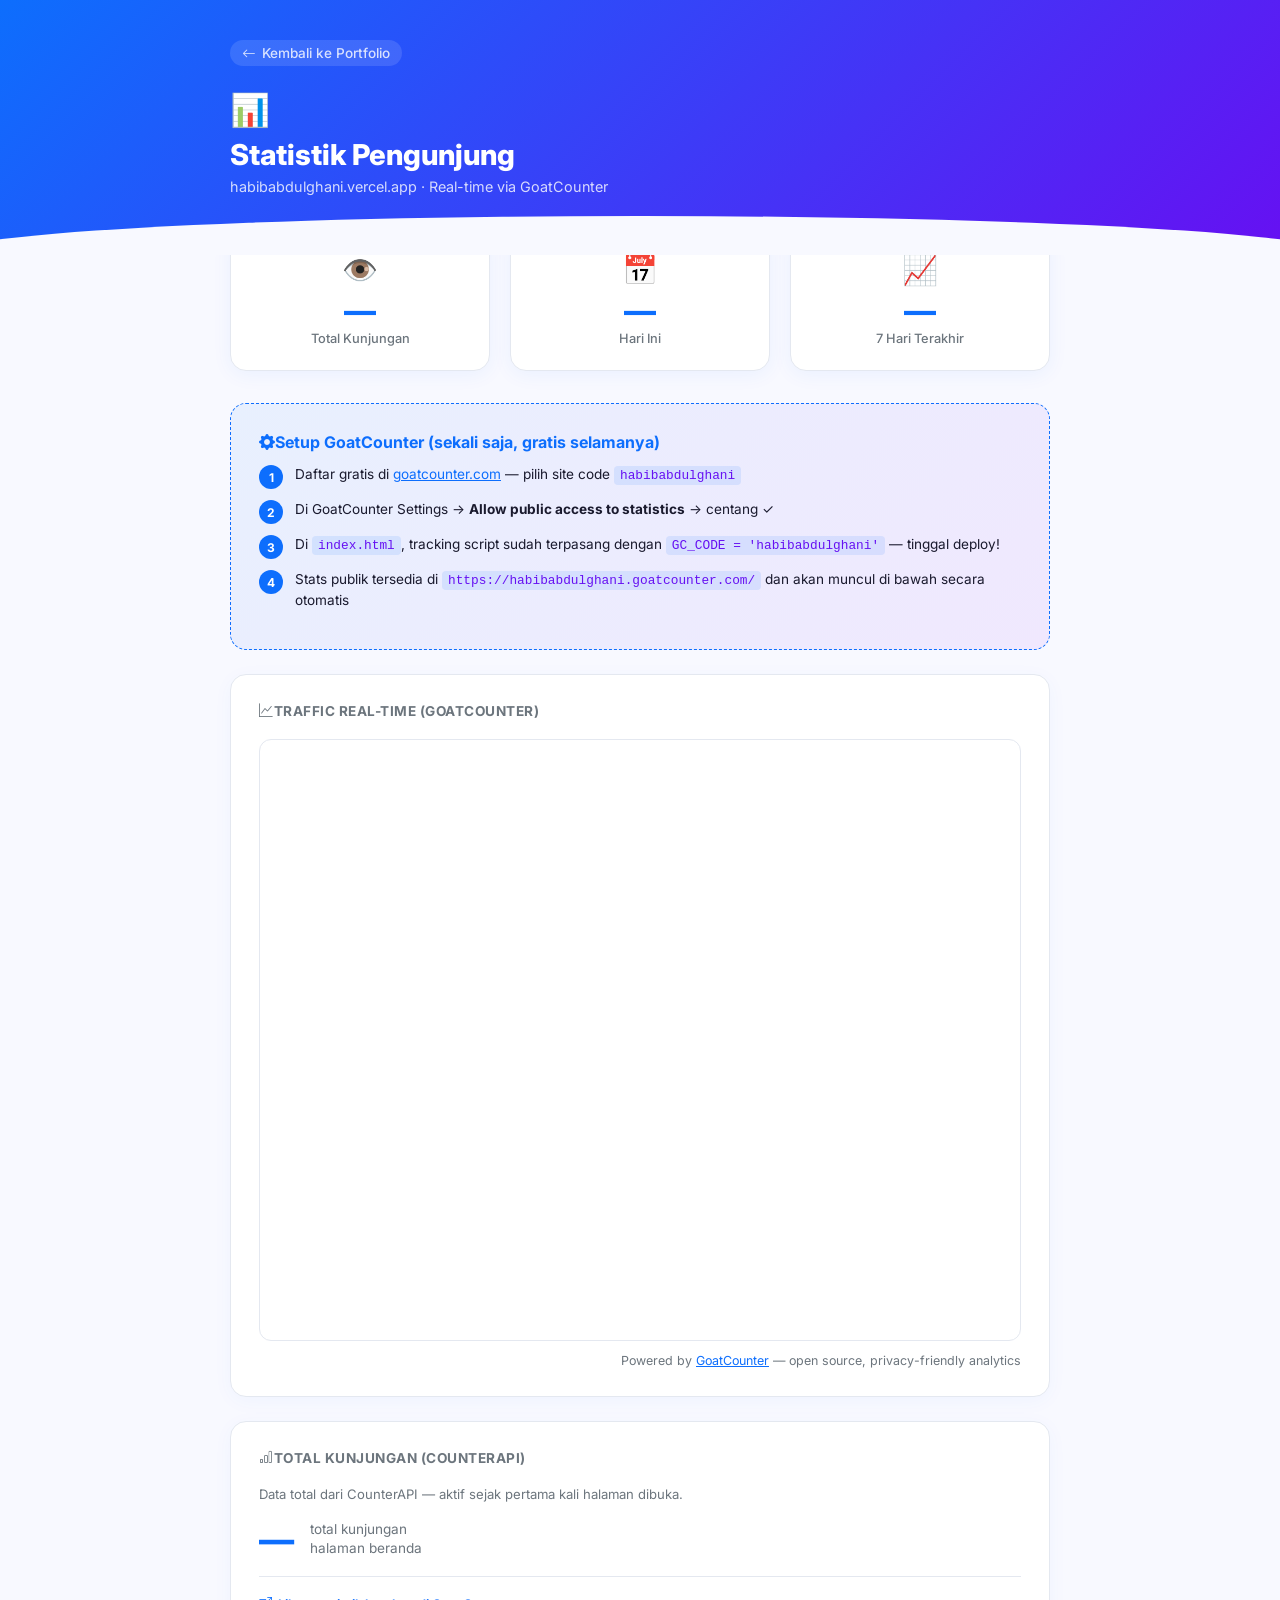
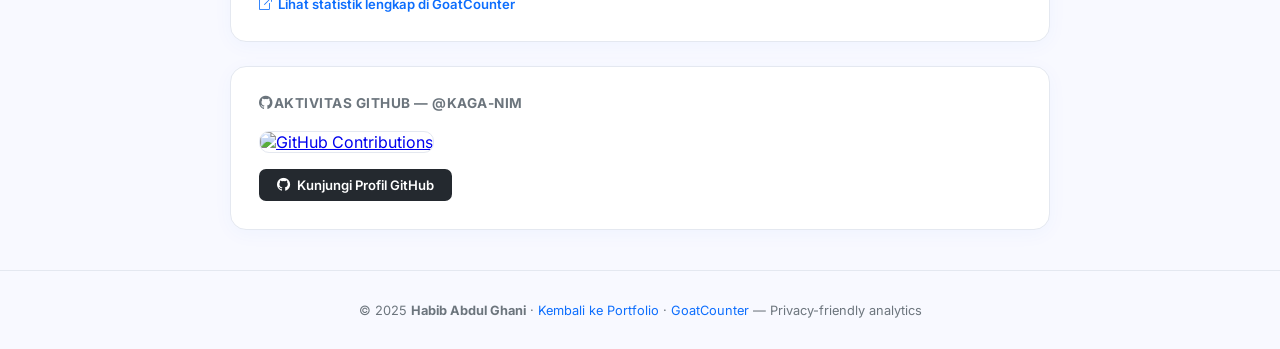
==== visitor.html @ 6f1c7eb5 "Add CRUD functionality for student management system - Created LICENSE file with MIT License - Added" ====
<!DOCTYPE html>
<html lang="id">
<head>
  <meta charset="utf-8">
  <meta name="viewport" content="width=device-width, initial-scale=1.0">
  <title>Statistik Pengunjung — Habib Abdul Ghani</title>
  <meta name="description" content="Statistik real-time pengunjung portfolio Habib Abdul Ghani.">
  <meta name="robots" content="noindex">
  <link href="assets/img/favicon.png" rel="icon">
  <link href="https://fonts.googleapis.com/css2?family=Inter:wght@300;400;500;600;700;800&display=swap" rel="stylesheet">
  <link href="assets/vendor/bootstrap-icons/bootstrap-icons.css" rel="stylesheet">
  <style>
    *, *::before, *::after { box-sizing: border-box; margin: 0; padding: 0; }
    :root {
      --accent: #0d6efd;
      --accent2: #6610f2;
      --bg: #f8f9ff;
      --card: #ffffff;
      --border: #e4e8f0;
      --text: #1a1a2e;
      --muted: #6c757d;
    }
    body { font-family: 'Inter', 'Segoe UI', sans-serif; background: var(--bg); color: var(--text); min-height: 100vh; }

    /* HEADER */
    .page-header {
      background: linear-gradient(135deg, #0d6efd 0%, #6610f2 100%);
      color: #fff; padding: 40px 0 60px;
      position: relative; overflow: hidden;
    }
    .page-header::after {
      content: '';
      position: absolute; bottom: -1px; left: 0; right: 0;
      height: 40px;
      background: var(--bg);
      clip-path: ellipse(55% 100% at 50% 100%);
    }
    .page-header .back-link {
      display: inline-flex; align-items: center; gap: 6px;
      color: rgba(255,255,255,.8); text-decoration: none;
      font-size: .85rem; font-weight: 500;
      padding: 5px 12px; border-radius: 20px;
      background: rgba(255,255,255,.12);
      transition: background .15s;
      margin-bottom: 24px;
    }
    .page-header .back-link:hover { background: rgba(255,255,255,.22); color: #fff; }
    .page-header h1 { font-size: 1.8rem; font-weight: 800; margin-bottom: 6px; }
    .page-header p { font-size: .9rem; opacity: .8; }

    /* STAT CARDS */
    .stats-row { margin-top: -28px; margin-bottom: 32px; }
    .stat-card {
      background: var(--card);
      border: 1px solid var(--border);
      border-radius: 16px;
      padding: 24px;
      text-align: center;
      box-shadow: 0 4px 20px rgba(13,110,253,.06);
    }
    .stat-card .stat-icon { font-size: 1.8rem; margin-bottom: 8px; }
    .stat-card .stat-value { font-size: 2rem; font-weight: 800; color: var(--accent); line-height: 1; }
    .stat-card .stat-label { font-size: .8rem; color: var(--muted); margin-top: 4px; font-weight: 500; }

    /* CHART AREA */
    .chart-card {
      background: var(--card);
      border: 1px solid var(--border);
      border-radius: 16px;
      padding: 28px;
      margin-bottom: 24px;
      box-shadow: 0 4px 20px rgba(13,110,253,.04);
    }
    .chart-card h5 { font-size: .85rem; font-weight: 700; text-transform: uppercase; letter-spacing: .5px; color: var(--muted); margin-bottom: 20px; }

    /* Simple bar chart */
    .bar-chart { display: flex; align-items: flex-end; gap: 4px; height: 120px; }
    .bar-wrap { flex: 1; display: flex; flex-direction: column; align-items: center; gap: 4px; }
    .bar {
      width: 100%; border-radius: 4px 4px 0 0;
      background: linear-gradient(180deg, #0d6efd, #6610f2);
      min-height: 4px;
      transition: opacity .2s;
      cursor: pointer;
      position: relative;
    }
    .bar:hover { opacity: .8; }
    .bar-label { font-size: 9px; color: var(--muted); text-align: center; }

    /* GoatCounter embed */
    .gc-iframe-wrap { border-radius: 12px; overflow: hidden; border: 1px solid var(--border); }
    .gc-iframe-wrap iframe { display: block; width: 100%; border: none; }

    /* Setup guide */
    .setup-card {
      background: linear-gradient(135deg, #e8f0fe, #f0e8fe);
      border: 1px dashed #0d6efd;
      border-radius: 16px;
      padding: 28px;
      margin-bottom: 24px;
    }
    .setup-card h5 { font-size: 1rem; font-weight: 700; color: var(--accent); margin-bottom: 12px; }
    .setup-step { display: flex; gap: 12px; margin-bottom: 10px; align-items: flex-start; }
    .step-num { min-width: 24px; height: 24px; border-radius: 50%; background: var(--accent); color: #fff; font-size: .75rem; font-weight: 700; display: flex; align-items: center; justify-content: center; flex-shrink: 0; margin-top: 1px; }
    .step-text { font-size: .85rem; color: var(--text); line-height: 1.5; }
    .step-text code { background: rgba(13,110,253,.1); padding: 2px 6px; border-radius: 4px; font-family: monospace; font-size: .8rem; color: var(--accent2); }

    /* Contribution graph */
    .contrib-img { width: 100%; border-radius: 10px; border: 1px solid var(--border); }

    /* Footer */
    .page-footer { text-align: center; padding: 32px 0; font-size: .8rem; color: var(--muted); border-top: 1px solid var(--border); margin-top: 40px; }
    .page-footer a { color: var(--accent); text-decoration: none; }

    .container { max-width: 860px; margin: 0 auto; padding: 0 20px; }
    .row { display: flex; flex-wrap: wrap; gap: 20px; }
    .col-auto { flex: 1; min-width: 180px; }
    @media (max-width: 600px) {
      .col-auto { min-width: 140px; }
      .page-header h1 { font-size: 1.4rem; }
    }
  </style>
</head>
<body>

<!-- HEADER -->
<div class="page-header">
  <div class="container">
    <a href="index.html" class="back-link"><i class="bi bi-arrow-left"></i> Kembali ke Portfolio</a>
    <div style="font-size:2rem; margin-bottom:8px;">📊</div>
    <h1>Statistik Pengunjung</h1>
    <p>habibabdulghani.vercel.app · Real-time via GoatCounter</p>
  </div>
</div>

<div class="container">

  <!-- STAT CARDS -->
  <div class="stats-row">
    <div class="row">
      <div class="col-auto">
        <div class="stat-card">
          <div class="stat-icon">👁️</div>
          <div class="stat-value" id="statTotal">—</div>
          <div class="stat-label">Total Kunjungan</div>
        </div>
      </div>
      <div class="col-auto">
        <div class="stat-card">
          <div class="stat-icon">📅</div>
          <div class="stat-value" id="statToday">—</div>
          <div class="stat-label">Hari Ini</div>
        </div>
      </div>
      <div class="col-auto">
        <div class="stat-card">
          <div class="stat-icon">📈</div>
          <div class="stat-value" id="statWeek">—</div>
          <div class="stat-label">7 Hari Terakhir</div>
        </div>
      </div>
    </div>
  </div>

  <!-- SETUP GUIDE -->
  <div class="setup-card" id="setupGuide">
    <h5><i class="bi bi-gear-fill me-2"></i>Setup GoatCounter (sekali saja, gratis selamanya)</h5>
    <div class="setup-step">
      <div class="step-num">1</div>
      <div class="step-text">Daftar gratis di <a href="https://www.goatcounter.com/" target="_blank" style="color:var(--accent);">goatcounter.com</a> — pilih site code <code>habibabdulghani</code></div>
    </div>
    <div class="setup-step">
      <div class="step-num">2</div>
      <div class="step-text">Di GoatCounter Settings → <strong>Allow public access to statistics</strong> → centang ✓</div>
    </div>
    <div class="setup-step">
      <div class="step-num">3</div>
      <div class="step-text">Di <code>index.html</code>, tracking script sudah terpasang dengan <code>GC_CODE = 'habibabdulghani'</code> — tinggal deploy!</div>
    </div>
    <div class="setup-step">
      <div class="step-num">4</div>
      <div class="step-text">Stats publik tersedia di <code>https://habibabdulghani.goatcounter.com/</code> dan akan muncul di bawah secara otomatis</div>
    </div>
  </div>

  <!-- GOATCOUNTER PUBLIC STATS EMBED -->
  <div class="chart-card">
    <h5><i class="bi bi-graph-up me-2"></i>Traffic Real-time (GoatCounter)</h5>
    <div class="gc-iframe-wrap">
      <iframe
        src="https://habibabdulghani.goatcounter.com/"
        height="600"
        title="GoatCounter Analytics — habibabdulghani"
        loading="lazy">
      </iframe>
    </div>
    <p style="font-size:.78rem; color:var(--muted); margin-top:12px; text-align:right;">
      Powered by <a href="https://www.goatcounter.com/" target="_blank" style="color:var(--accent);">GoatCounter</a> — open source, privacy-friendly analytics
    </p>
  </div>

  <!-- SIMPLE BAR CHART (CounterAPI based — last 7 days simulation) -->
  <div class="chart-card">
    <h5><i class="bi bi-bar-chart me-2"></i>Total Kunjungan (CounterAPI)</h5>
    <div style="font-size:.82rem; color:var(--muted); margin-bottom:16px;">
      Data total dari CounterAPI — aktif sejak pertama kali halaman dibuka.
    </div>
    <div style="display:flex; align-items:center; gap:16px; margin-bottom:8px;">
      <div style="font-size:2.2rem; font-weight:800; color:var(--accent);" id="bigCount">—</div>
      <div style="font-size:.85rem; color:var(--muted); line-height:1.4;">total kunjungan<br>halaman beranda</div>
    </div>
    <div style="margin-top:16px; padding-top:16px; border-top:1px solid var(--border);">
      <a href="https://habibabdulghani.goatcounter.com/" target="_blank"
         style="display:inline-flex; align-items:center; gap:6px; font-size:.82rem; color:var(--accent); text-decoration:none; font-weight:600;">
        <i class="bi bi-box-arrow-up-right"></i> Lihat statistik lengkap di GoatCounter
      </a>
    </div>
  </div>

  <!-- GITHUB CONTRIBUTION -->
  <div class="chart-card">
    <h5><i class="bi bi-github me-2"></i>Aktivitas GitHub — @Kaga-nim</h5>
    <a href="https://github.com/Kaga-nim" target="_blank">
      <img class="contrib-img" src="https://ghchart.rshah.org/0d6efd/Kaga-nim" alt="GitHub Contributions" loading="lazy">
    </a>
    <div style="margin-top:16px;">
      <a href="https://github.com/Kaga-nim" target="_blank"
         style="display:inline-flex; align-items:center; gap:7px; background:#24292f; color:#fff; text-decoration:none; padding:8px 18px; border-radius:7px; font-size:.82rem; font-weight:600;">
        <i class="bi bi-github"></i> Kunjungi Profil GitHub
      </a>
    </div>
  </div>

</div><!-- /container -->

<div class="page-footer">
  <div class="container">
    <p>© 2025 <strong>Habib Abdul Ghani</strong> · <a href="index.html">Kembali ke Portfolio</a> · <a href="https://www.goatcounter.com/" target="_blank">GoatCounter</a> — Privacy-friendly analytics</p>
  </div>
</div>

<script>
  const GC_CODE = 'habibabdulghani';

  // Load total count from CounterAPI
  fetch('https://api.counterapi.dev/v1/kaga-nim/portfolio/get')
    .then(r => r.json())
    .then(d => {
      if (!d.count) return;
      const fmt = d.count.toLocaleString('id-ID');
      const statEl = document.getElementById('statTotal');
      const bigEl = document.getElementById('bigCount');
      if (statEl) statEl.textContent = fmt;
      if (bigEl) bigEl.textContent = fmt;
    })
    .catch(() => {});

  // Simulate today/week (CounterAPI doesn't support time-series)
  // When GoatCounter is active, these will be replaced with real data
  document.getElementById('statToday').textContent = '—';
  document.getElementById('statWeek').textContent = '—';
</script>

</body>
</html>
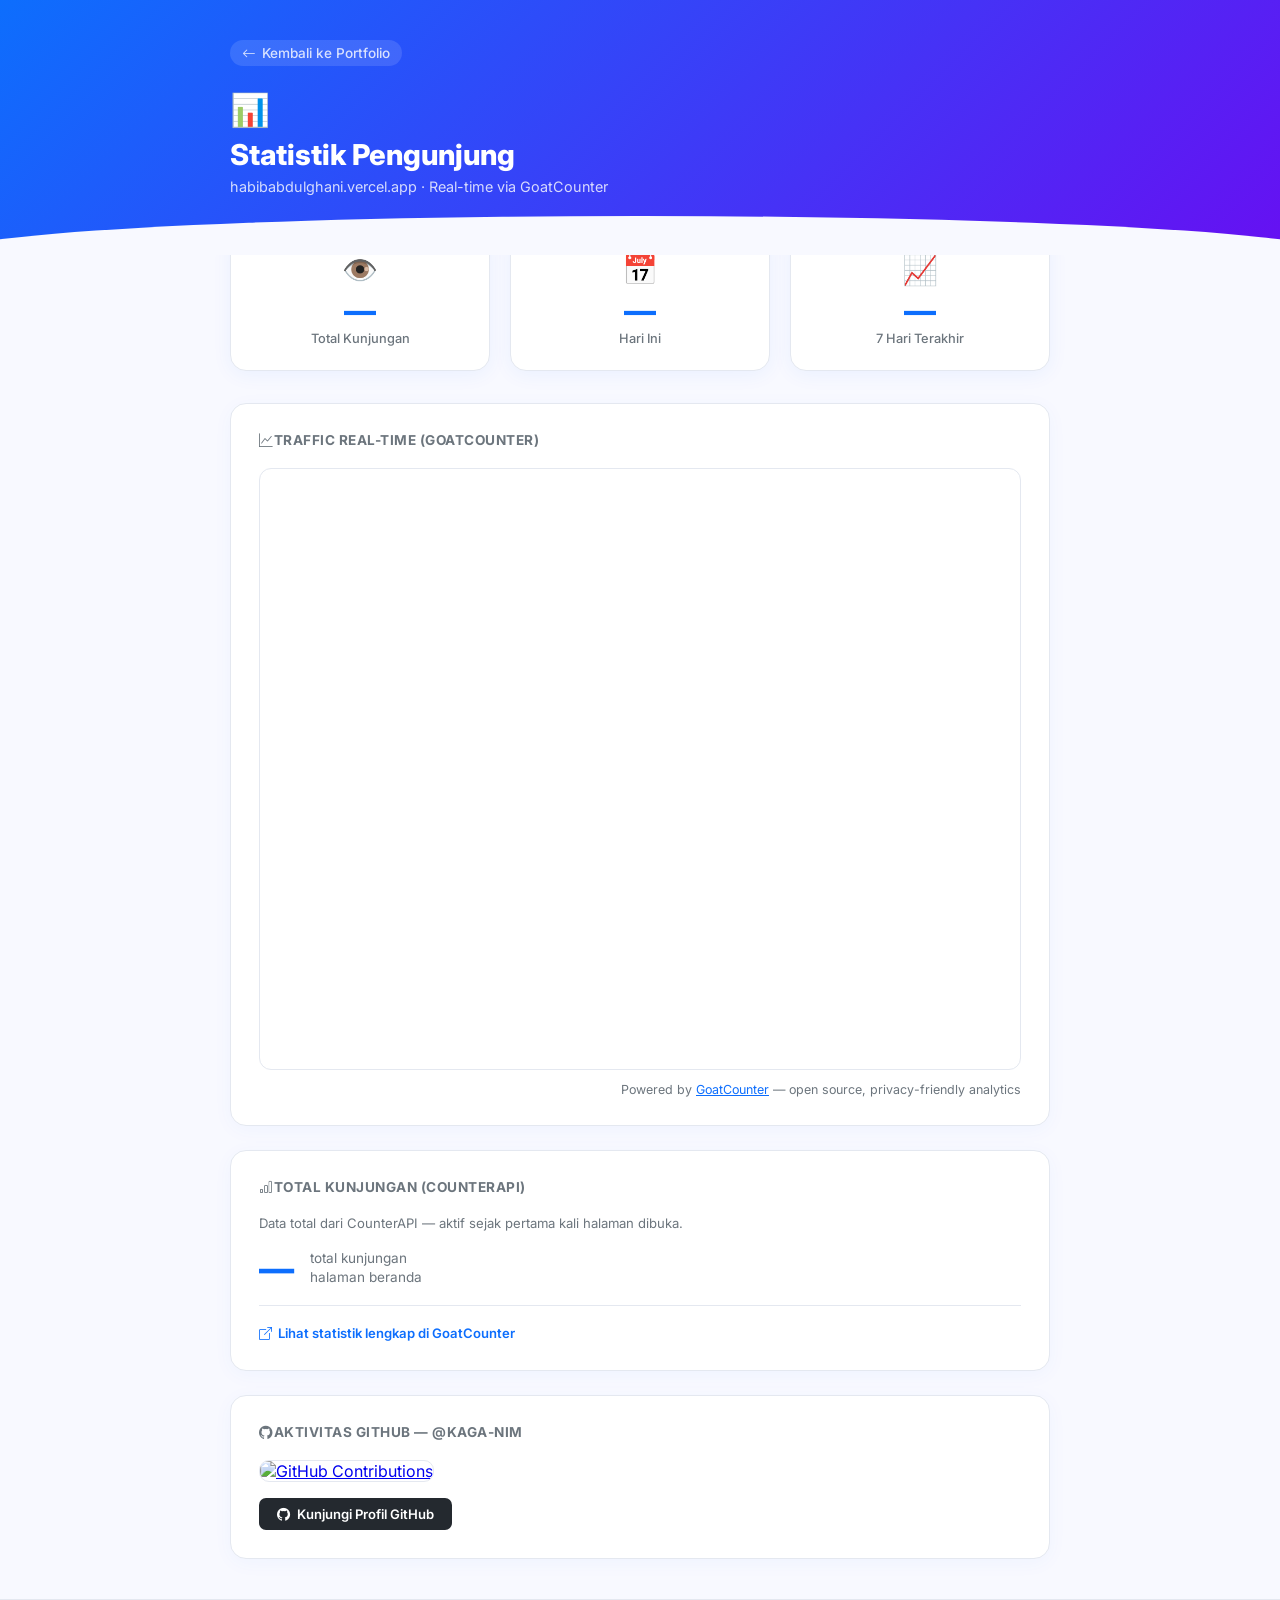
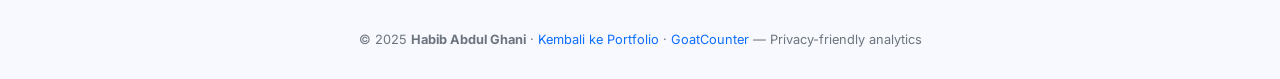
==== commit acc640c9: "refactor: remove setup guide for GoatCounter from visitor.html" ====
--- a/visitor.html
+++ b/visitor.html
@@ -162,26 +162,6 @@
     </div>
   </div>
 
-  <!-- SETUP GUIDE -->
-  <div class="setup-card" id="setupGuide">
-    <h5><i class="bi bi-gear-fill me-2"></i>Setup GoatCounter (sekali saja, gratis selamanya)</h5>
-    <div class="setup-step">
-      <div class="step-num">1</div>
-      <div class="step-text">Daftar gratis di <a href="https://www.goatcounter.com/" target="_blank" style="color:var(--accent);">goatcounter.com</a> — pilih site code <code>habibabdulghani</code></div>
-    </div>
-    <div class="setup-step">
-      <div class="step-num">2</div>
-      <div class="step-text">Di GoatCounter Settings → <strong>Allow public access to statistics</strong> → centang ✓</div>
-    </div>
-    <div class="setup-step">
-      <div class="step-num">3</div>
-      <div class="step-text">Di <code>index.html</code>, tracking script sudah terpasang dengan <code>GC_CODE = 'habibabdulghani'</code> — tinggal deploy!</div>
-    </div>
-    <div class="setup-step">
-      <div class="step-num">4</div>
-      <div class="step-text">Stats publik tersedia di <code>https://habibabdulghani.goatcounter.com/</code> dan akan muncul di bawah secara otomatis</div>
-    </div>
-  </div>
 
   <!-- GOATCOUNTER PUBLIC STATS EMBED -->
   <div class="chart-card">
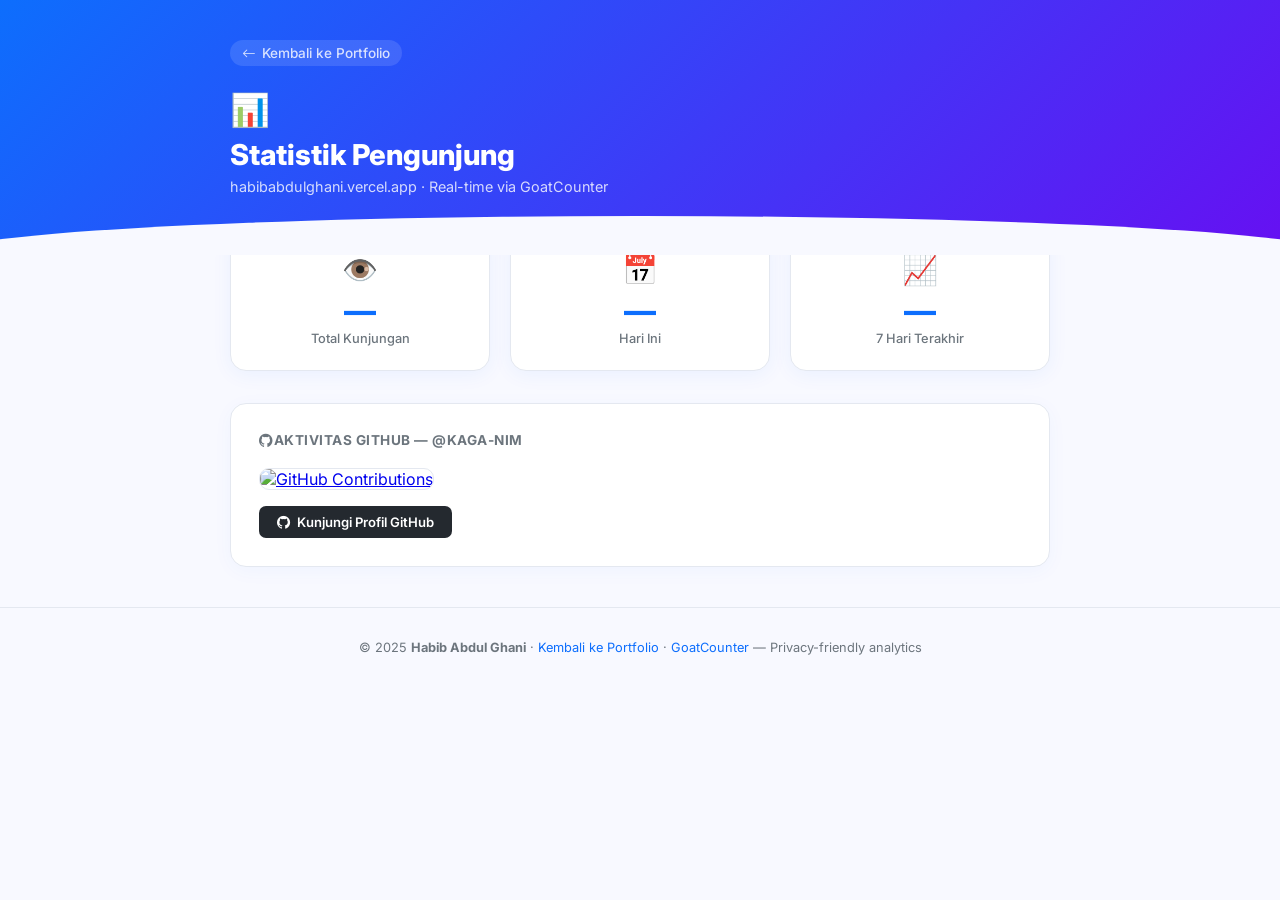
==== commit fa24357a: "feat: implement serverless function for fetching GoatCounter stats and add .gitignore" ====
--- a/visitor.html
+++ b/visitor.html
@@ -163,39 +163,6 @@
   </div>
 
 
-  <!-- GOATCOUNTER PUBLIC STATS EMBED -->
-  <div class="chart-card">
-    <h5><i class="bi bi-graph-up me-2"></i>Traffic Real-time (GoatCounter)</h5>
-    <div class="gc-iframe-wrap">
-      <iframe
-        src="https://habibabdulghani.goatcounter.com/"
-        height="600"
-        title="GoatCounter Analytics — habibabdulghani"
-        loading="lazy">
-      </iframe>
-    </div>
-    <p style="font-size:.78rem; color:var(--muted); margin-top:12px; text-align:right;">
-      Powered by <a href="https://www.goatcounter.com/" target="_blank" style="color:var(--accent);">GoatCounter</a> — open source, privacy-friendly analytics
-    </p>
-  </div>
-
-  <!-- SIMPLE BAR CHART (CounterAPI based — last 7 days simulation) -->
-  <div class="chart-card">
-    <h5><i class="bi bi-bar-chart me-2"></i>Total Kunjungan (CounterAPI)</h5>
-    <div style="font-size:.82rem; color:var(--muted); margin-bottom:16px;">
-      Data total dari CounterAPI — aktif sejak pertama kali halaman dibuka.
-    </div>
-    <div style="display:flex; align-items:center; gap:16px; margin-bottom:8px;">
-      <div style="font-size:2.2rem; font-weight:800; color:var(--accent);" id="bigCount">—</div>
-      <div style="font-size:.85rem; color:var(--muted); line-height:1.4;">total kunjungan<br>halaman beranda</div>
-    </div>
-    <div style="margin-top:16px; padding-top:16px; border-top:1px solid var(--border);">
-      <a href="https://habibabdulghani.goatcounter.com/" target="_blank"
-         style="display:inline-flex; align-items:center; gap:6px; font-size:.82rem; color:var(--accent); text-decoration:none; font-weight:600;">
-        <i class="bi bi-box-arrow-up-right"></i> Lihat statistik lengkap di GoatCounter
-      </a>
-    </div>
-  </div>
 
   <!-- GITHUB CONTRIBUTION -->
   <div class="chart-card">
@@ -222,12 +189,12 @@
 <script>
   const GC_CODE = 'habibabdulghani';
 
-  // Load total count from CounterAPI
-  fetch('https://api.counterapi.dev/v1/kaga-nim/portfolio/get')
+  // Load total count from GoatCounter public counter API
+  fetch('https://' + GC_CODE + '.goatcounter.com/counter//.json')
     .then(r => r.json())
     .then(d => {
       if (!d.count) return;
-      const fmt = d.count.toLocaleString('id-ID');
+      const fmt = Number(d.count).toLocaleString('id-ID');
       const statEl = document.getElementById('statTotal');
       const bigEl = document.getElementById('bigCount');
       if (statEl) statEl.textContent = fmt;
@@ -235,10 +202,14 @@
     })
     .catch(() => {});
 
-  // Simulate today/week (CounterAPI doesn't support time-series)
-  // When GoatCounter is active, these will be replaced with real data
-  document.getElementById('statToday').textContent = '—';
-  document.getElementById('statWeek').textContent = '—';
+  // Load today & 7-day stats via Vercel serverless function (token stays server-side)
+  fetch('/api/stats')
+    .then(r => r.json())
+    .then(d => {
+      if (d.today !== undefined) document.getElementById('statToday').textContent = Number(d.today).toLocaleString('id-ID');
+      if (d.week !== undefined) document.getElementById('statWeek').textContent = Number(d.week).toLocaleString('id-ID');
+    })
+    .catch(() => {});
 </script>
 
 </body>
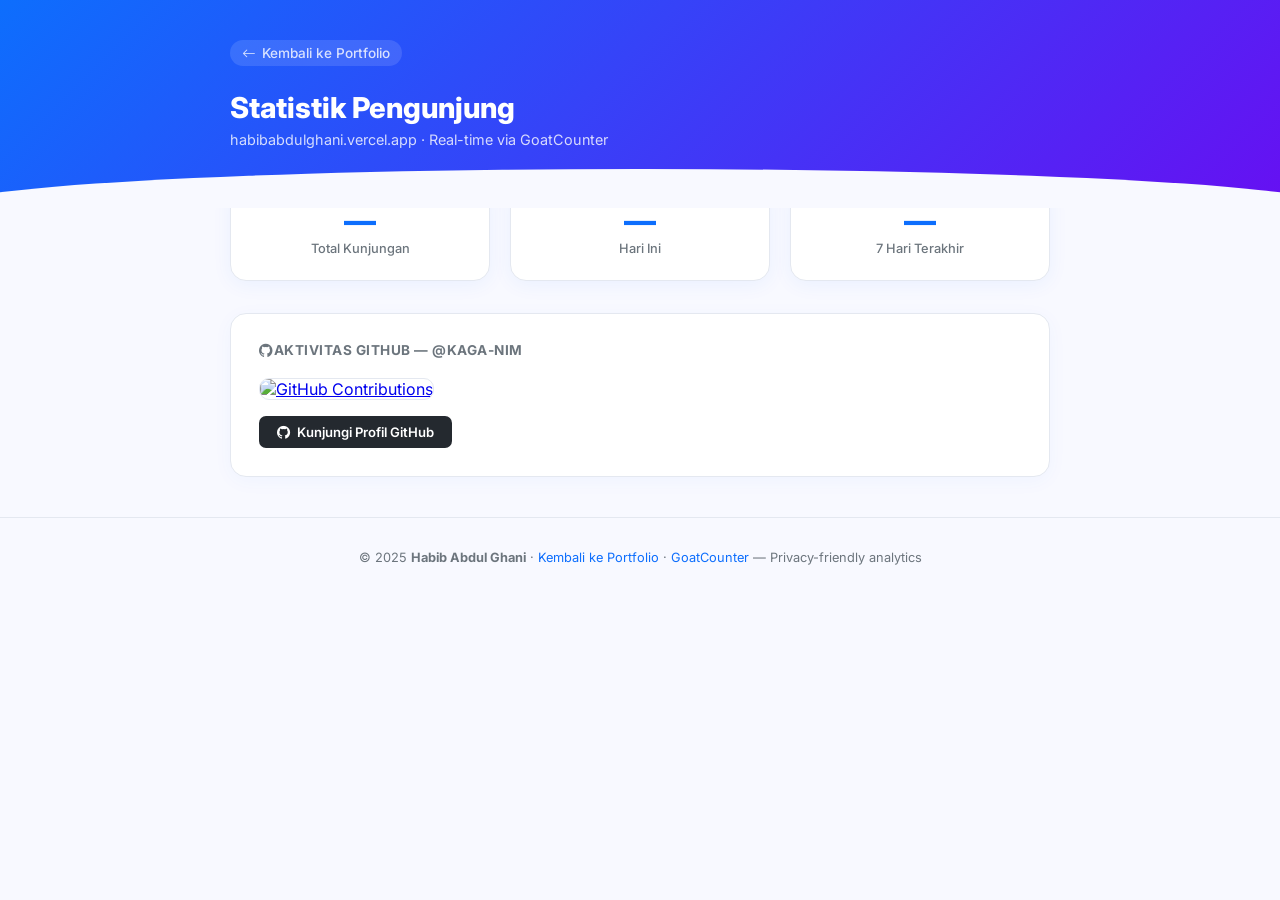
==== commit 12a8cbf9: "refactor: remove unnecessary icons from visitor statistics cards" ====
--- a/visitor.html
+++ b/visitor.html
@@ -127,7 +127,6 @@
 <div class="page-header">
   <div class="container">
     <a href="index.html" class="back-link"><i class="bi bi-arrow-left"></i> Kembali ke Portfolio</a>
-    <div style="font-size:2rem; margin-bottom:8px;">📊</div>
     <h1>Statistik Pengunjung</h1>
     <p>habibabdulghani.vercel.app · Real-time via GoatCounter</p>
   </div>
@@ -140,21 +139,18 @@
     <div class="row">
       <div class="col-auto">
         <div class="stat-card">
-          <div class="stat-icon">👁️</div>
           <div class="stat-value" id="statTotal">—</div>
           <div class="stat-label">Total Kunjungan</div>
         </div>
       </div>
       <div class="col-auto">
         <div class="stat-card">
-          <div class="stat-icon">📅</div>
           <div class="stat-value" id="statToday">—</div>
           <div class="stat-label">Hari Ini</div>
         </div>
       </div>
       <div class="col-auto">
         <div class="stat-card">
-          <div class="stat-icon">📈</div>
           <div class="stat-value" id="statWeek">—</div>
           <div class="stat-label">7 Hari Terakhir</div>
         </div>
